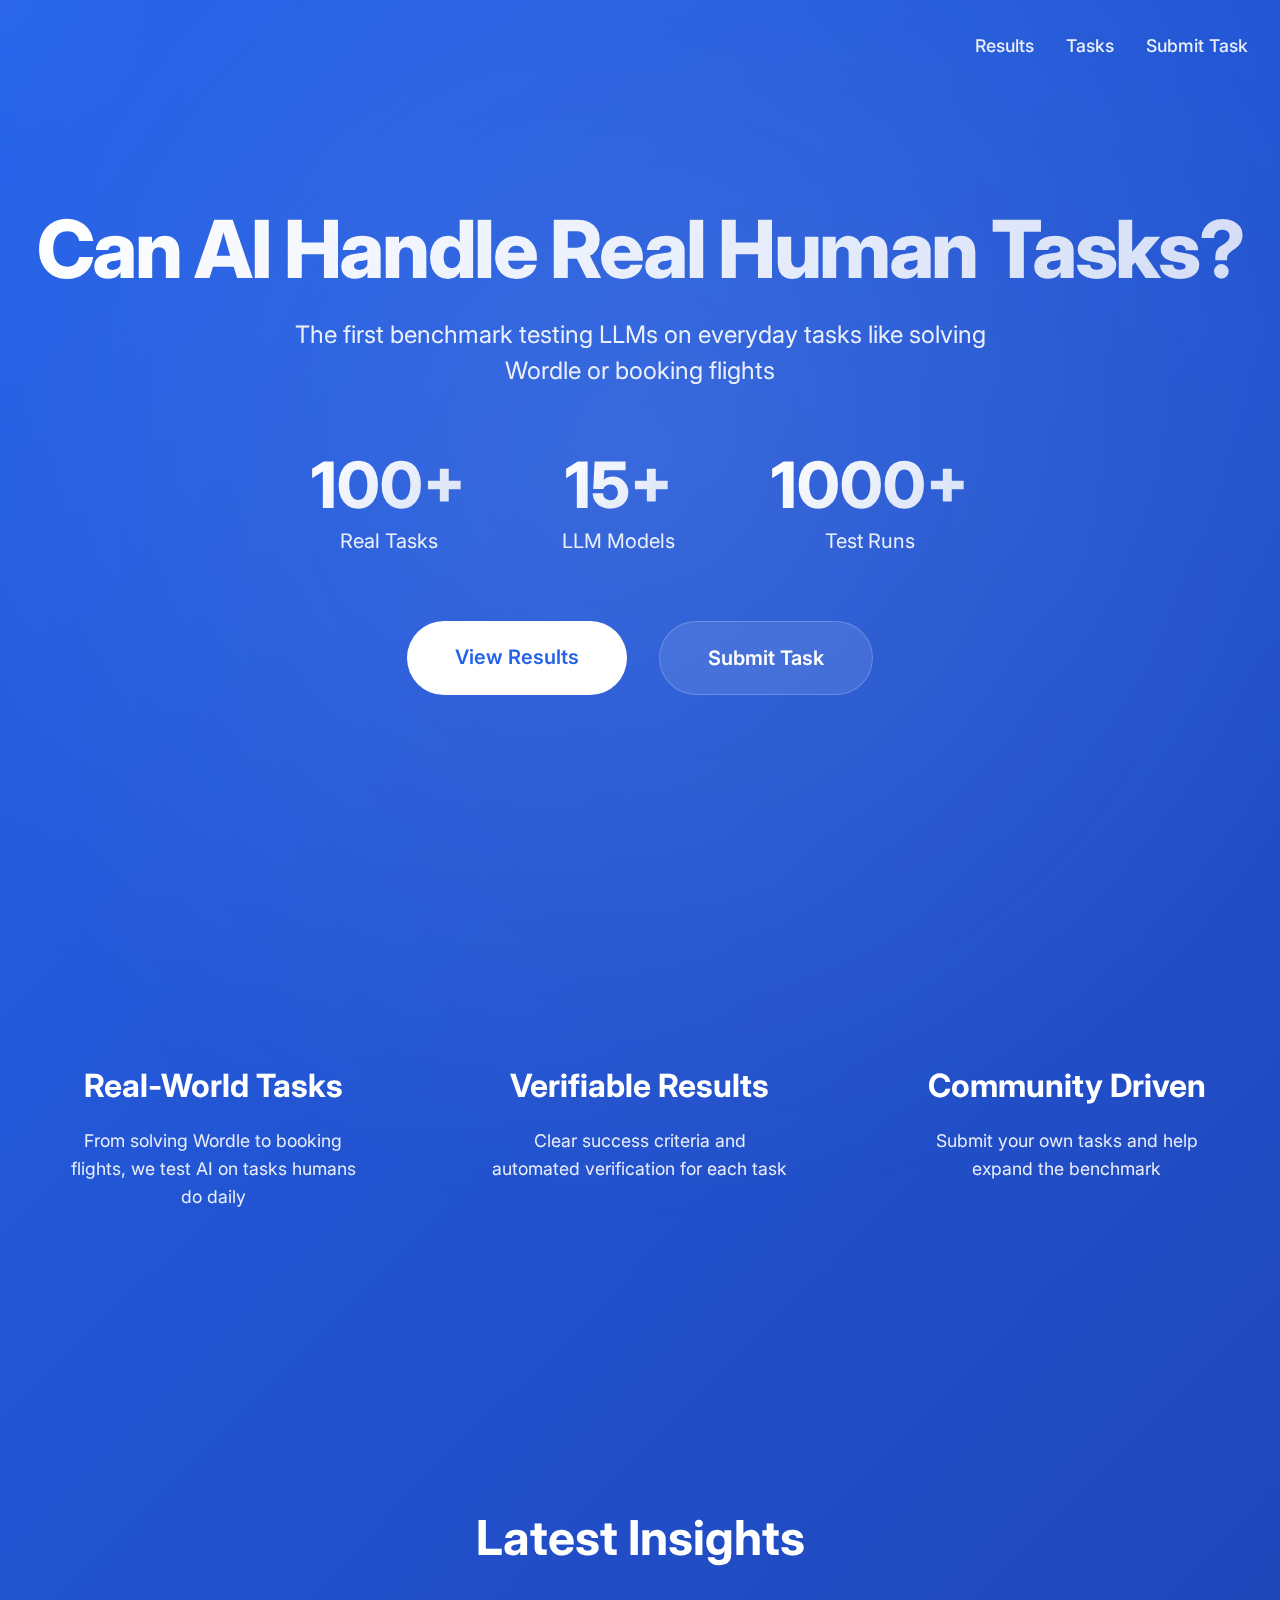
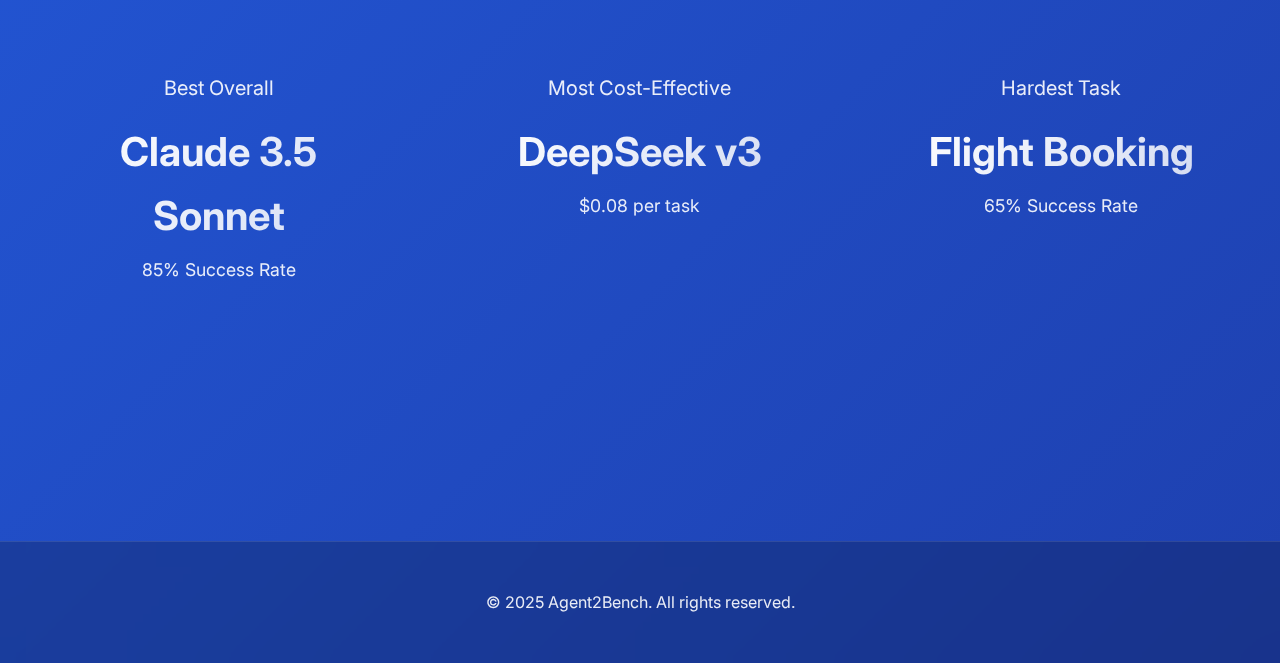
==== index.html @ 3fdc4010 "First Commit" ====
<!DOCTYPE html>
<html lang="en">
  <head>
    <meta charset="UTF-8">
    <meta name="viewport" content="width=device-width, initial-scale=1.0">
    <title>Agent2Bench - Testing LLM Real-World Capabilities</title>
    <link rel="icon" type="image/x-icon" href="favicon.ico">
    <link rel="stylesheet" href="css/styles.css">
    <link href="https://fonts.googleapis.com/css2?family=Inter:wght@400;500;600;700;800&display=swap" rel="stylesheet">
  </head>
  <body>
    <main class="landing-page">
        <section class="landing-hero">
            <div class="floating-nav">
                <a href="pages/results.html">Results</a>
                <a href="pages/tasks.html">Tasks</a>
                <a href="pages/submit.html">Submit Task</a>
            </div>
            
            <h1>Can AI Handle Real Human Tasks?</h1>
            <p class="hero-subtitle">The first benchmark testing LLMs on everyday tasks like solving Wordle or booking flights</p>
            <div class="hero-stats">
                <div class="stat-item">
                    <span class="stat-number">100+</span>
                    <span class="stat-label">Real Tasks</span>
                </div>
                <div class="stat-item">
                    <span class="stat-number">15+</span>
                    <span class="stat-label">LLM Models</span>
                </div>
                <div class="stat-item">
                    <span class="stat-number">1000+</span>
                    <span class="stat-label">Test Runs</span>
                </div>
            </div>
            <div class="hero-cta">
                <a href="pages/results.html" class="cta-button">View Results</a>
                <a href="pages/submit.html" class="cta-button secondary">Submit Task</a>
            </div>
        </section>

        <section class="features-section">
            <div class="feature-item">
                <h3>Real-World Tasks</h3>
                <p>From solving Wordle to booking flights, we test AI on tasks humans do daily</p>
            </div>
            <div class="feature-item">
                <h3>Verifiable Results</h3>
                <p>Clear success criteria and automated verification for each task</p>
            </div>
            <div class="feature-item">
                <h3>Community Driven</h3>
                <p>Submit your own tasks and help expand the benchmark</p>
            </div>
        </section>

        <section class="insights-section">
            <h2>Latest Insights</h2>
            <div class="insights-grid">
                <div class="insight-item">
                    <span class="insight-title">Best Overall</span>
                    <span class="insight-value">Claude 3.5 Sonnet</span>
                    <span class="insight-detail">85% Success Rate</span>
                </div>
                <div class="insight-item">
                    <span class="insight-title">Most Cost-Effective</span>
                    <span class="insight-value">DeepSeek v3</span>
                    <span class="insight-detail">$0.08 per task</span>
                </div>
                <div class="insight-item">
                    <span class="insight-title">Hardest Task</span>
                    <span class="insight-value">Flight Booking</span>
                    <span class="insight-detail">65% Success Rate</span>
                </div>
            </div>
        </section>

        <footer>
            <div class="footer-content">
                <p>&copy; 2025 Agent2Bench. All rights reserved.</p>
            </div>
        </footer>
    </main>

    <script src="js/landing.js"></script>
    <script src="js/cursor-effect.js"></script>
  </body>
</html>
---- css/styles.css ----
/* Reset and base styles */
* {
    margin: 0;
    padding: 0;
    box-sizing: border-box;
}

:root {
    --primary: #2563eb;
    --primary-dark: #1e40af;
    --gray-50: #f9fafb;
    --gray-100: #f3f4f6;
    --gray-200: #e5e7eb;
    --gray-300: #d1d5db;
    --gray-600: #4b5563;
    --gray-700: #374151;
    --gray-800: #1f2937;
}

body {
    font-family: 'Inter', sans-serif;
    line-height: 1.6;
    color: var(--gray-800);
    background-color: var(--gray-50);
}

/* Navigation */
.navbar {
    background: transparent;
    width: 100%;
    position: absolute;
    top: 0;
    z-index: 1000;
}

.nav-content {
    max-width: 1200px;
    margin: 0 auto;
    padding: 1rem 2rem;
    display: flex;
    justify-content: space-between;
    align-items: center;
}

/* Logo styles */
.logo {
    display: flex;
    align-items: center;
    gap: 0.5rem;
    text-decoration: none;
}

.logo-img {
    height: 2.5rem;
    width: auto;
    margin-top: -0.5rem;
    transition: transform 0.3s ease;
    filter: brightness(0) invert(1);
}

.logo:hover .logo-img {
    transform: scale(1.05);
}

.logo-text {
    font-size: 1.25rem;
    font-weight: 700;
    color: white;
    letter-spacing: -0.02em;
    text-decoration: none !important;
}

.logo a {
    text-decoration: none;
    display: flex;
    align-items: center;
    gap: 1rem;
}

.nav-links {
    display: flex;
    list-style: none;
    gap: 1.5rem;
    align-items: center;
    margin: 0;
    padding: 0;
}

.nav-links a {
    text-decoration: none;
    color: white;
    font-weight: 500;
    transition: all 0.3s ease;
    position: relative;
    padding: 0.5rem 0;
    font-size: 0.9rem;
    white-space: nowrap;
}

.nav-links a::after {
    content: '';
    position: absolute;
    width: 0;
    height: 2px;
    bottom: 0;
    left: 0;
    background: white;
    transition: width 0.3s ease;
}

.nav-links a:hover::after {
    width: 100%;
}

/* Main content */
main {
    margin-top: 0;
    padding: 0;
}

/* Animated background for hero sections */
@keyframes gradientAnimation {
    0% {
        background-position: 0% 50%;
    }
    50% {
        background-position: 100% 50%;
    }
    100% {
        background-position: 0% 50%;
    }
}

.hero, .tasks-header, .submit-header, .landing-page {
    text-align: center;
    padding: 10rem 2rem 6rem;
    background: linear-gradient(
        -45deg,
        var(--primary) 0%,
        var(--primary-dark) 25%,
        #1e3a8a 50%,
        var(--primary-dark) 75%,
        var(--primary) 100%
    );
    background-size: 400% 400%;
    animation: gradientAnimation 15s ease infinite;
    color: white;
    margin: 0 0 3rem 0;
    position: relative;
    overflow: hidden;
}

.hero::before, .tasks-header::before, .submit-header::before {
    content: '';
    position: absolute;
    top: 0;
    left: 0;
    right: 0;
    bottom: 0;
    background: radial-gradient(circle at 50% 50%, rgba(255,255,255,0.1) 0%, transparent 50%);
}

.hero h1, .tasks-header h1, .submit-header h1 {
    font-size: 3.5rem;
    margin-bottom: 1.5rem;
    font-weight: 800;
    letter-spacing: -0.03em;
    line-height: 1.2;
}

.hero p, .tasks-header p, .submit-header p {
    font-size: 1.25rem;
    opacity: 0.9;
    max-width: 600px;
    margin: 0 auto;
    line-height: 1.6;
}

/* Results section */
.results-section {
    background: white;
    border-radius: 16px;
    padding: 2.5rem;
    box-shadow: 0 4px 6px -1px rgba(0, 0, 0, 0.1), 0 2px 4px -1px rgba(0, 0, 0, 0.06);
    margin-bottom: 2rem;
}

.results-section h2 {
    font-size: 2rem;
    margin-bottom: 2rem;
    color: var(--gray-800);
    font-weight: 700;
    letter-spacing: -0.02em;
}

.filters {
    display: flex;
    gap: 1.5rem;
    margin-bottom: 2.5rem;
    background: var(--gray-50);
    padding: 1.5rem;
    border-radius: 12px;
}

.filter-group {
    display: flex;
    align-items: center;
    gap: 0.75rem;
}

.filter-group label {
    color: var(--gray-700);
    font-weight: 500;
}

select {
    padding: 0.75rem 1rem;
    border: 1px solid var(--gray-200);
    border-radius: 8px;
    background-color: white;
    font-size: 0.875rem;
    transition: all 0.3s ease;
    cursor: pointer;
}

select:hover {
    border-color: var(--primary);
}

select:focus {
    outline: none;
    border-color: var(--primary);
    box-shadow: 0 0 0 3px rgba(37, 99, 235, 0.1);
}

/* Results table */
.results-table-container {
    overflow-x: auto;
    border-radius: 12px;
    box-shadow: 0 1px 3px rgba(0, 0, 0, 0.1);
}

table {
    width: 100%;
    border-collapse: separate;
    border-spacing: 0;
    margin-top: 1rem;
}

th, td {
    padding: 1.25rem;
    text-align: left;
    border-bottom: 1px solid var(--gray-200);
}

th {
    background-color: var(--gray-50);
    font-weight: 600;
    color: var(--gray-700);
    letter-spacing: 0.025em;
}

th:first-child {
    border-top-left-radius: 12px;
}

th:last-child {
    border-top-right-radius: 12px;
}

tbody tr {
    transition: all 0.2s ease;
}

tbody tr:hover {
    background-color: var(--gray-50);
    transform: translateY(-1px);
}

.details-btn {
    padding: 0.5rem 1rem;
    background: var(--gray-100);
    border: none;
    border-radius: 6px;
    color: var(--primary);
    font-weight: 500;
    cursor: pointer;
    transition: all 0.3s ease;
}

.details-btn:hover {
    background: var(--primary);
    color: white;
}

/* Submit section */
.submit-section {
    background: white;
    border-radius: 16px;
    padding: 3rem;
    box-shadow: 0 4px 6px -1px rgba(0, 0, 0, 0.1), 0 2px 4px -1px rgba(0, 0, 0, 0.06);
    max-width: 800px;
    margin: 0 auto;
}

.task-form {
    display: grid;
    gap: 2rem;
}

.form-group {
    margin-bottom: 0;
}

.form-group label {
    display: block;
    margin-bottom: 0.75rem;
    font-weight: 600;
    color: var(--gray-700);
    font-size: 0.95rem;
}

.form-group input,
.form-group textarea,
.form-group select {
    width: 100%;
    padding: 1rem;
    border: 2px solid var(--gray-200);
    border-radius: 10px;
    font-size: 1rem;
    transition: all 0.3s ease;
    background-color: var(--gray-50);
}

.form-group input:hover,
.form-group textarea:hover,
.form-group select:hover {
    border-color: var(--primary);
    background-color: white;
}

.form-group input:focus,
.form-group textarea:focus,
.form-group select:focus {
    outline: none;
    border-color: var(--primary);
    background-color: white;
    box-shadow: 0 0 0 4px rgba(37, 99, 235, 0.1);
}

.form-group textarea {
    min-height: 150px;
    resize: vertical;
    line-height: 1.6;
}

/* Submit button enhancement */
.submit-btn {
    background: linear-gradient(135deg, var(--primary) 0%, var(--primary-dark) 100%);
    color: white;
    padding: 1.25rem 2rem;
    border: none;
    border-radius: 12px;
    font-size: 1.1rem;
    font-weight: 600;
    cursor: pointer;
    transition: all 0.3s ease;
    width: 100%;
    position: relative;
    overflow: hidden;
}

.submit-btn::before {
    content: '';
    position: absolute;
    top: 0;
    left: -100%;
    width: 100%;
    height: 100%;
    background: linear-gradient(
        90deg,
        transparent,
        rgba(255, 255, 255, 0.2),
        transparent
    );
    transition: 0.5s;
}

.submit-btn:hover::before {
    left: 100%;
}

.submit-btn:hover {
    transform: translateY(-2px);
    box-shadow: 0 6px 15px rgba(37, 99, 235, 0.3);
}

/* Footer */
footer {
    background: rgba(0, 0, 0, 0.2);
    backdrop-filter: blur(10px);
    border-top: 1px solid rgba(255, 255, 255, 0.1);
    color: white;
    padding: 3rem 2rem;
    margin-top: 6rem;
}

.footer-content {
    max-width: 1200px;
    margin: 0 auto;
    text-align: center;
    opacity: 0.9;
}

/* Tasks grid */
.tasks-grid {
    display: grid;
    grid-template-columns: repeat(auto-fill, minmax(320px, 1fr));
    gap: 2rem;
    padding: 1rem;
}

.task-card {
    background: white;
    border-radius: 16px;
    padding: 2rem;
    box-shadow: 0 4px 6px -1px rgba(0, 0, 0, 0.1), 0 2px 4px -1px rgba(0, 0, 0, 0.06);
    transition: all 0.3s ease;
}

.task-card:hover {
    transform: translateY(-4px);
    box-shadow: 0 10px 15px -3px rgba(0, 0, 0, 0.1), 0 4px 6px -2px rgba(0, 0, 0, 0.05);
}

.task-card h3 {
    margin-bottom: 1rem;
    color: var(--gray-800);
    font-size: 1.25rem;
    font-weight: 600;
    letter-spacing: -0.02em;
}

.task-meta {
    display: flex;
    gap: 1rem;
    margin-bottom: 1.5rem;
    font-size: 0.875rem;
}

.task-tag {
    padding: 0.375rem 1rem;
    border-radius: 9999px;
    font-weight: 500;
    transition: all 0.3s ease;
}

.task-tag.difficulty {
    background-color: var(--gray-100);
    color: var(--gray-700);
}

.task-tag.type {
    background-color: rgba(37, 99, 235, 0.1);
    color: var(--primary);
}

.task-description {
    color: var(--gray-600);
    margin-bottom: 1.5rem;
    display: -webkit-box;
    -webkit-line-clamp: 3;
    -webkit-box-orient: vertical;
    overflow: hidden;
    line-height: 1.6;
}

.task-card .view-details {
    color: var(--primary);
    text-decoration: none;
    font-weight: 500;
    display: inline-flex;
    align-items: center;
    gap: 0.5rem;
    transition: all 0.3s ease;
}

.task-card .view-details:hover {
    gap: 0.75rem;
}

/* Search group */
.search-group {
    flex: 1;
}

.search-group input {
    width: 100%;
    padding: 0.75rem 1rem;
    border: 1px solid var(--gray-200);
    border-radius: 8px;
    font-size: 0.875rem;
    transition: all 0.3s ease;
}

.search-group input:focus {
    outline: none;
    border-color: var(--primary);
    box-shadow: 0 0 0 3px rgba(37, 99, 235, 0.1);
}

/* Pagination */
.tasks-pagination {
    display: flex;
    justify-content: center;
    align-items: center;
    gap: 1rem;
    margin-top: 3rem;
    padding: 1rem;
}

.pagination-btn {
    padding: 0.75rem 1.5rem;
    border: 1px solid var(--gray-200);
    border-radius: 8px;
    background: white;
    cursor: pointer;
    transition: all 0.3s ease;
    font-weight: 500;
}

.pagination-btn:hover:not(:disabled) {
    background: var(--primary);
    color: white;
    border-color: var(--primary);
}

.pagination-btn:disabled {
    opacity: 0.5;
    cursor: not-allowed;
}

#page-info {
    color: var(--gray-600);
    font-weight: 500;
}

/* Form validation styles */
.invalid {
    border-color: #dc2626 !important;
}

.error-message {
    color: #dc2626;
    font-size: 0.875rem;
    margin-top: 0.5rem;
}

/* Responsive design */
@media (max-width: 768px) {
    .nav-content {
        padding: 1rem;
    }
    
    .logo-img {
        height: 2rem;
    }
    
    .logo-text {
        font-size: 1.1rem;
    }
    
    .nav-links {
        gap: 1rem;
    }
    
    .nav-links a {
        font-size: 0.85rem;
        padding: 0.25rem 0;
    }

    .filters {
        flex-direction: column;
        padding: 1rem;
    }

    .hero h1, .tasks-header h1, .submit-header h1 {
        font-size: 2.25rem;
        padding: 0 1rem;
    }

    .hero p, .tasks-header p, .submit-header p {
        font-size: 1.125rem;
        padding: 0 1rem;
    }

    .results-section, .submit-section {
        padding: 1.5rem;
        margin: 1rem;
        border-radius: 12px;
    }

    .task-card {
        padding: 1.5rem;
    }

    .results-table-container {
        margin: 0 -1rem;
        width: calc(100% + 2rem);
        overflow-x: auto;
        -webkit-overflow-scrolling: touch;
    }

    .results-table-container table {
        min-width: 800px;
    }

    .form-group input,
    .form-group textarea,
    .form-group select {
        font-size: 16px; /* Prevents zoom on mobile */
        padding: 0.875rem;
    }

    .submit-btn {
        padding: 1rem 1.5rem;
        font-size: 1rem;
    }

    main {
        padding: 1rem;
    }

    .hero, .tasks-header, .submit-header {
        margin: -1rem -1rem 2rem -1rem;
        padding: 4rem 1rem;
    }
}

/* Tablet responsiveness */
@media (min-width: 769px) and (max-width: 1024px) {
    .submit-section {
        margin: 2rem;
        padding: 2rem;
    }

    .results-section {
        margin: 2rem;
        padding: 2rem;
    }

    .task-card {
        padding: 1.75rem;
    }
}

/* Additional mobile optimizations */
@media (max-width: 480px) {
    .nav-content {
        padding: 0.75rem;
    }
    
    .logo-img {
        height: 1.75rem;
    }
    
    .logo-text {
        font-size: 1rem;
    }
    
    .nav-links {
        gap: 0.75rem;
    }
    
    .nav-links a {
        font-size: 0.8rem;
    }

    .task-meta {
        flex-wrap: wrap;
        gap: 0.5rem;
    }

    .task-tag {
        font-size: 0.75rem;
    }
}

/* Landing page specific styles */
.landing-page {
    margin: 0;
    padding: 0;
    min-height: 100vh;
    background: linear-gradient(
        -45deg,
        var(--primary) 0%,
        var(--primary-dark) 25%,
        #1e3a8a 50%,
        var(--primary-dark) 75%,
        var(--primary) 100%
    );
    background-size: 400% 400%;
    animation: gradientAnimation 15s ease infinite;
    color: white;
    overflow-x: hidden;
}

.landing-page::before {
    content: '';
    position: fixed;
    width: 200%;
    height: 200%;
    top: -50%;
    left: -50%;
    background: radial-gradient(circle at center, rgba(255,255,255,0.1) 0%, transparent 50%);
    animation: rotate 30s linear infinite;
    pointer-events: none;
}

.floating-nav {
    position: absolute;
    top: 2rem;
    right: 2rem;
    display: flex;
    gap: 2rem;
    z-index: 100;
}

.floating-nav a {
    color: rgba(255, 255, 255, 0.9);
    text-decoration: none;
    font-weight: 500;
    font-size: 1.1rem;
    transition: all 0.3s ease;
    position: relative;
}

.floating-nav a::after {
    content: '';
    position: absolute;
    width: 0;
    height: 2px;
    bottom: -4px;
    left: 0;
    background: white;
    transition: width 0.3s ease;
}

.floating-nav a:hover {
    color: white;
}

.floating-nav a:hover::after {
    width: 100%;
}

.landing-hero {
    min-height: 100vh;
    display: flex;
    flex-direction: column;
    align-items: center;
    justify-content: center;
    text-align: center;
    padding: 4rem 2rem;
    position: relative;
    z-index: 1;
}

.landing-hero h1 {
    font-size: 5rem;
    margin-bottom: 1.5rem;
    font-weight: 800;
    line-height: 1.1;
    letter-spacing: -0.03em;
    background: linear-gradient(135deg, #fff 0%, rgba(255,255,255,0.8) 100%);
    -webkit-background-clip: text;
    -webkit-text-fill-color: transparent;
    animation: shimmer 2s infinite;
}

.hero-subtitle {
    font-size: 1.5rem;
    opacity: 0.9;
    max-width: 700px;
    margin: 0 auto 4rem auto;
    line-height: 1.5;
}

.hero-stats {
    display: flex;
    justify-content: center;
    gap: 6rem;
    margin-bottom: 4rem;
}

.stat-item {
    display: flex;
    flex-direction: column;
    align-items: center;
    gap: 0.5rem;
}

.stat-number {
    font-size: 4rem;
    font-weight: 800;
    line-height: 1;
    background: linear-gradient(135deg, #fff 0%, rgba(255,255,255,0.8) 100%);
    -webkit-background-clip: text;
    -webkit-text-fill-color: transparent;
}

.stat-label {
    font-size: 1.25rem;
    opacity: 0.9;
}

.hero-cta {
    display: flex;
    gap: 2rem;
    justify-content: center;
}

.cta-button {
    padding: 1.25rem 3rem;
    font-size: 1.25rem;
    font-weight: 600;
    text-decoration: none;
    transition: all 0.3s ease;
    position: relative;
    overflow: hidden;
    border-radius: 100px;
}

.cta-button::before {
    content: '';
    position: absolute;
    top: 0;
    left: -100%;
    width: 100%;
    height: 100%;
    background: linear-gradient(
        90deg,
        transparent,
        rgba(255, 255, 255, 0.2),
        transparent
    );
    transition: 0.5s;
}

.cta-button:hover::before {
    left: 100%;
}

.cta-button:first-child {
    background: white;
    color: var(--primary);
}

.cta-button:first-child:hover {
    transform: translateY(-2px);
    box-shadow: 0 8px 20px rgba(255, 255, 255, 0.2);
}

.cta-button.secondary {
    background: rgba(255, 255, 255, 0.1);
    color: white;
    backdrop-filter: blur(8px);
    border: 1px solid rgba(255, 255, 255, 0.2);
}

.cta-button.secondary:hover {
    background: rgba(255, 255, 255, 0.2);
    transform: translateY(-2px);
}

.features-section {
    padding: 8rem 2rem;
    display: grid;
    grid-template-columns: repeat(auto-fit, minmax(300px, 1fr));
    gap: 4rem;
    max-width: 1400px;
    margin: 0 auto;
    position: relative;
    z-index: 1;
}

.feature-item {
    text-align: center;
    padding: 2rem;
    transition: all 0.3s ease;
}

.feature-item h3 {
    font-size: 2rem;
    margin-bottom: 1rem;
    color: white;
    font-weight: 700;
}

.feature-item p {
    color: rgba(255, 255, 255, 0.9);
    font-size: 1.1rem;
    line-height: 1.6;
}

.insights-section {
    padding: 8rem 2rem;
    position: relative;
    z-index: 1;
}

.insights-section h2 {
    text-align: center;
    font-size: 3rem;
    margin-bottom: 4rem;
    color: white;
    font-weight: 700;
}

.insights-grid {
    display: grid;
    grid-template-columns: repeat(auto-fit, minmax(300px, 1fr));
    gap: 3rem;
    max-width: 1400px;
    margin: 0 auto;
}

.insight-item {
    text-align: center;
    padding: 2rem;
    transition: all 0.3s ease;
}

.insight-title {
    display: block;
    font-size: 1.25rem;
    color: rgba(255, 255, 255, 0.9);
    margin-bottom: 1rem;
}

.insight-value {
    display: block;
    font-size: 2.5rem;
    font-weight: 700;
    color: white;
    margin-bottom: 0.5rem;
    background: linear-gradient(135deg, #fff 0%, rgba(255,255,255,0.8) 100%);
    -webkit-background-clip: text;
    -webkit-text-fill-color: transparent;
}

.insight-detail {
    display: block;
    color: rgba(255, 255, 255, 0.9);
    font-size: 1.1rem;
}

/* Enhanced mobile responsiveness for landing page */
@media (max-width: 768px) {
    .floating-nav {
        position: relative;
        top: 0;
        right: 0;
        justify-content: center;
        padding: 2rem;
        gap: 1.5rem;
    }

    .landing-hero h1 {
        font-size: 3rem;
    }

    .hero-subtitle {
        font-size: 1.25rem;
        padding: 0 1rem;
    }

    .hero-stats {
        flex-direction: column;
        gap: 3rem;
    }

    .stat-number {
        font-size: 3rem;
    }

    .hero-cta {
        flex-direction: column;
        gap: 1rem;
        padding: 0 2rem;
    }

    .cta-button {
        width: 100%;
        text-align: center;
        padding: 1rem 2rem;
    }

    .features-section {
        grid-template-columns: 1fr;
        padding: 4rem 1rem;
        gap: 3rem;
    }

    .insights-grid {
        grid-template-columns: 1fr;
        gap: 2rem;
    }

    .insights-section {
        padding: 4rem 1rem;
    }

    .insights-section h2 {
        font-size: 2rem;
    }
}

/* Cursor glow effect */
.cursor-glow {
    position: fixed;
    width: 300px;
    height: 300px;
    background: radial-gradient(
        ellipse at center, 
        rgba(255, 255, 255, 0.08) 0%,
        rgba(62, 184, 255, 0.05) 25%,
        rgba(255, 255, 255, 0.03) 45%,
        transparent 70%
    );
    clip-path: polygon(
        50% 0%, 
        83% 12%, 
        100% 43%, 
        94% 78%, 
        68% 100%, 
        32% 100%, 
        6% 78%, 
        0% 43%, 
        17% 12%
    );
    pointer-events: none;
    transform: translate(-50%, -50%) rotate(0deg);
    z-index: 0;
    mix-blend-mode: screen;
    opacity: 0.6;
    transition: all 0.5s ease;
    filter: blur(8px);
}

.cursor-dot {
    display: none;
    position: fixed;
    width: 4px;
    height: 4px;
    background: rgba(255, 255, 255, 0.8);
    border-radius: 50%;
    pointer-events: none;
    transform: translate(-50%, -50%);
    mix-blend-mode: difference;
    transition: transform 0.3s ease;
}
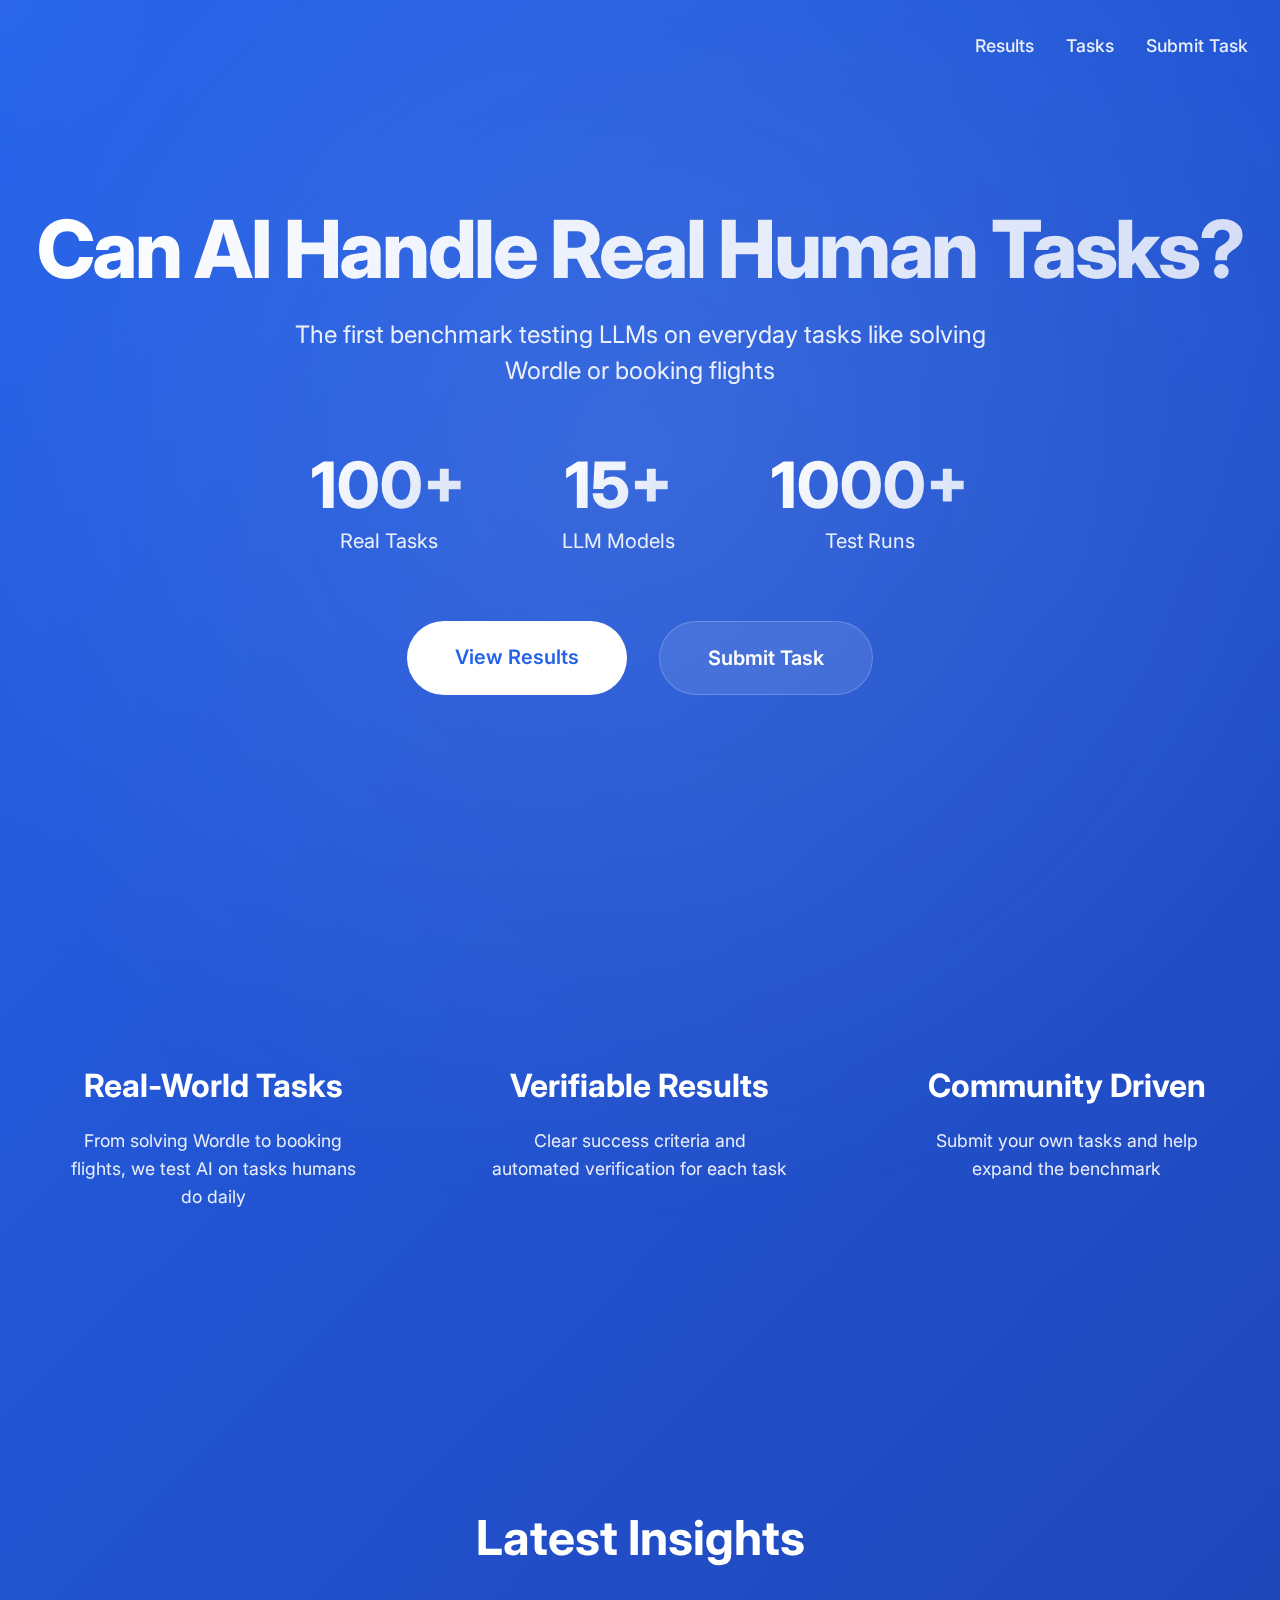
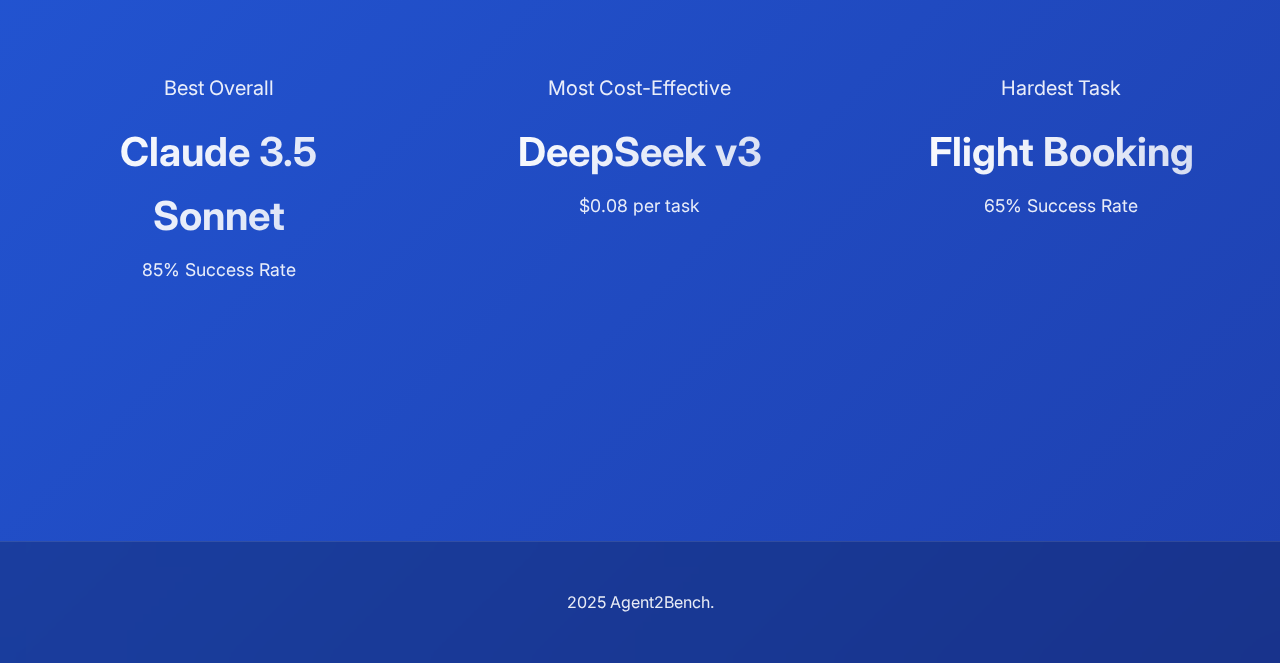
==== commit d7a7de26: "Delete copyright sign" ====
--- a/index.html
+++ b/index.html
@@ -77,7 +77,7 @@
 
         <footer>
             <div class="footer-content">
-                <p>&copy; 2025 Agent2Bench. All rights reserved.</p>
+                <p> 2025 Agent2Bench.</p>
             </div>
         </footer>
     </main>
